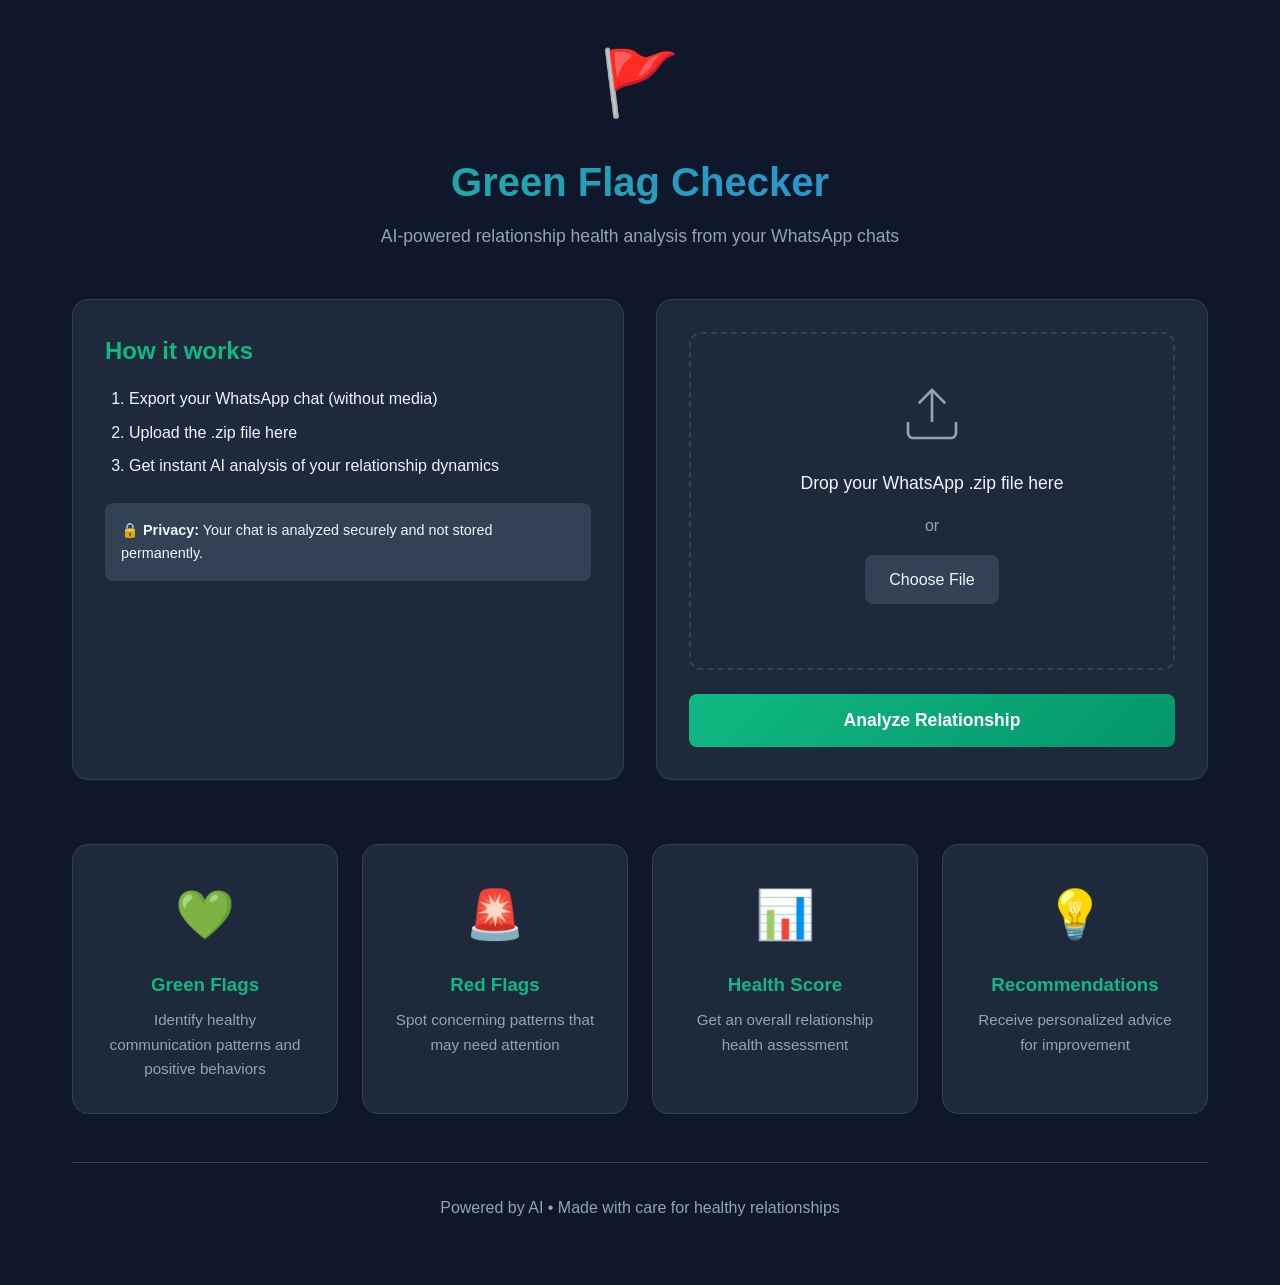
==== templates/index.html @ 1e632624 "Green Flag Checker - WhatsApp relationship analyzer with AI" ====
<!DOCTYPE html>
<html lang="en">
<head>
<script data-pexo-debug>
(function(){
  window.__PEXO_ERRORS__=[];
  window.onerror=function(m,s,l,c,e){window.__PEXO_ERRORS__.push({type:'error',msg:m,src:s,line:l,col:c});console.error('[PEXO]',m,s+':'+l);};
  window.addEventListener('unhandledrejection',function(e){window.__PEXO_ERRORS__.push({type:'promise',msg:String(e.reason)});console.error('[PEXO] Unhandled:',e.reason);});
  var _ce=console.error;console.error=function(){_ce.apply(console,arguments);window.__PEXO_ERRORS__.push({type:'console.error',msg:Array.from(arguments).join(' ')});};
})();
</script>
    <meta charset="UTF-8">
    <meta name="viewport" content="width=device-width, initial-scale=1.0">
    <title>Green Flag Checker - Analyze Your Relationship</title>
    <link rel="stylesheet" href="/static/style.css">
</head>
<body>
    <div class="container">
        <header>
            <div class="logo">🚩</div>
            <h1>Green Flag Checker</h1>
            <p class="tagline">AI-powered relationship health analysis from your WhatsApp chats</p>
        </header>

        <main>
            <div class="upload-section">
                <div class="instructions">
                    <h2>How it works</h2>
                    <ol>
                        <li>Export your WhatsApp chat (without media)</li>
                        <li>Upload the .zip file here</li>
                        <li>Get instant AI analysis of your relationship dynamics</li>
                    </ol>
                    <div class="privacy-note">
                        <strong>🔒 Privacy:</strong> Your chat is analyzed securely and not stored permanently.
                    </div>
                </div>

                <div class="upload-box">
                    <form id="uploadForm" enctype="multipart/form-data">
                        <div class="drop-zone" id="dropZone">
                            <svg class="upload-icon" viewBox="0 0 24 24" fill="none" stroke="currentColor">
                                <path d="M21 15v4a2 2 0 0 1-2 2H5a2 2 0 0 1-2-2v-4"></path>
                                <polyline points="17 8 12 3 7 8"></polyline>
                                <line x1="12" y1="3" x2="12" y2="15"></line>
                            </svg>
                            <p class="drop-text">Drop your WhatsApp .zip file here</p>
                            <p class="or-text">or</p>
                            <label for="fileInput" class="file-label">Choose File</label>
                            <input type="file" id="fileInput" name="file" accept=".zip" required>
                            <p class="file-name" id="fileName"></p>
                        </div>
                        <button type="submit" class="analyze-btn" id="analyzeBtn">
                            <span class="btn-text">Analyze Relationship</span>
                            <span class="btn-loader" style="display: none;">Analyzing...</span>
                        </button>
                    </form>
                    <div class="error-message" id="errorMessage"></div>
                </div>
            </div>

            <div class="features">
                <div class="feature">
                    <div class="feature-icon">💚</div>
                    <h3>Green Flags</h3>
                    <p>Identify healthy communication patterns and positive behaviors</p>
                </div>
                <div class="feature">
                    <div class="feature-icon">🚨</div>
                    <h3>Red Flags</h3>
                    <p>Spot concerning patterns that may need attention</p>
                </div>
                <div class="feature">
                    <div class="feature-icon">📊</div>
                    <h3>Health Score</h3>
                    <p>Get an overall relationship health assessment</p>
                </div>
                <div class="feature">
                    <div class="feature-icon">💡</div>
                    <h3>Recommendations</h3>
                    <p>Receive personalized advice for improvement</p>
                </div>
            </div>
        </main>

        <footer>
            <p>Powered by AI • Made with care for healthy relationships</p>
        </footer>
    </div>

    <script src="/static/script.js"></script>
</body>
</html>
---- static/style.css ----
* {
    margin: 0;
    padding: 0;
    box-sizing: border-box;
}

:root {
    --primary: #10b981;
    --primary-dark: #059669;
    --danger: #ef4444;
    --warning: #f59e0b;
    --bg: #0f172a;
    --bg-light: #1e293b;
    --bg-lighter: #334155;
    --text: #f1f5f9;
    --text-dim: #94a3b8;
    --border: #334155;
}

body {
    font-family: -apple-system, BlinkMacSystemFont, 'Segoe UI', Roboto, Oxygen, Ubuntu, Cantarell, sans-serif;
    background: var(--bg);
    color: var(--text);
    line-height: 1.6;
    min-height: 100vh;
}

.container {
    max-width: 1200px;
    margin: 0 auto;
    padding: 2rem;
}

header {
    text-align: center;
    margin-bottom: 3rem;
}

.logo {
    font-size: 4rem;
    margin-bottom: 1rem;
}

h1 {
    font-size: 2.5rem;
    margin-bottom: 0.5rem;
    background: linear-gradient(135deg, var(--primary), #3b82f6);
    -webkit-background-clip: text;
    -webkit-text-fill-color: transparent;
    background-clip: text;
}

.tagline {
    color: var(--text-dim);
    font-size: 1.1rem;
}

.back-link {
    display: inline-block;
    margin-top: 1rem;
    color: var(--primary);
    text-decoration: none;
    font-size: 0.95rem;
}

.back-link:hover {
    text-decoration: underline;
}

.upload-section {
    display: grid;
    grid-template-columns: 1fr 1fr;
    gap: 2rem;
    margin-bottom: 4rem;
}

.instructions {
    background: var(--bg-light);
    padding: 2rem;
    border-radius: 1rem;
    border: 1px solid var(--border);
}

.instructions h2 {
    margin-bottom: 1rem;
    color: var(--primary);
}

.instructions ol {
    margin-left: 1.5rem;
    margin-bottom: 1.5rem;
}

.instructions li {
    margin-bottom: 0.5rem;
}

.privacy-note {
    background: var(--bg-lighter);
    padding: 1rem;
    border-radius: 0.5rem;
    font-size: 0.9rem;
}

.upload-box {
    background: var(--bg-light);
    padding: 2rem;
    border-radius: 1rem;
    border: 1px solid var(--border);
}

.drop-zone {
    border: 2px dashed var(--border);
    border-radius: 0.75rem;
    padding: 3rem 2rem;
    text-align: center;
    transition: all 0.3s;
    margin-bottom: 1.5rem;
}

.drop-zone.drag-over {
    border-color: var(--primary);
    background: rgba(16, 185, 129, 0.1);
}

.upload-icon {
    width: 64px;
    height: 64px;
    margin: 0 auto 1rem;
    color: var(--text-dim);
}

.drop-text {
    font-size: 1.1rem;
    margin-bottom: 0.5rem;
}

.or-text {
    color: var(--text-dim);
    margin: 1rem 0;
}

.file-label {
    display: inline-block;
    padding: 0.75rem 1.5rem;
    background: var(--bg-lighter);
    border-radius: 0.5rem;
    cursor: pointer;
    transition: background 0.3s;
}

.file-label:hover {
    background: var(--border);
}

#fileInput {
    display: none;
}

.file-name {
    margin-top: 1rem;
    color: var(--primary);
    font-weight: 500;
}

.analyze-btn {
    width: 100%;
    padding: 1rem;
    background: linear-gradient(135deg, var(--primary), var(--primary-dark));
    color: white;
    border: none;
    border-radius: 0.5rem;
    font-size: 1.1rem;
    font-weight: 600;
    cursor: pointer;
    transition: transform 0.2s;
}

.analyze-btn:hover:not(:disabled) {
    transform: translateY(-2px);
}

.analyze-btn:disabled {
    opacity: 0.6;
    cursor: not-allowed;
}

.error-message {
    margin-top: 1rem;
    padding: 1rem;
    background: rgba(239, 68, 68, 0.1);
    border: 1px solid var(--danger);
    border-radius: 0.5rem;
    color: var(--danger);
    display: none;
}

.error-message.show {
    display: block;
}

.features {
    display: grid;
    grid-template-columns: repeat(auto-fit, minmax(250px, 1fr));
    gap: 1.5rem;
    margin-bottom: 3rem;
}

.feature {
    background: var(--bg-light);
    padding: 2rem;
    border-radius: 1rem;
    border: 1px solid var(--border);
    text-align: center;
}

.feature-icon {
    font-size: 3rem;
    margin-bottom: 1rem;
}

.feature h3 {
    margin-bottom: 0.5rem;
    color: var(--primary);
}

.feature p {
    color: var(--text-dim);
    font-size: 0.95rem;
}

footer {
    text-align: center;
    padding: 2rem 0;
    color: var(--text-dim);
    border-top: 1px solid var(--border);
}

/* Results Page */
.results-page {
    max-width: 900px;
    margin: 0 auto;
}

.verdict-card {
    background: var(--bg-light);
    padding: 3rem;
    border-radius: 1rem;
    text-align: center;
    margin-bottom: 3rem;
    border: 2px solid;
}

.verdict-healthy {
    border-color: var(--primary);
}

.verdict-concerning {
    border-color: var(--warning);
}

.verdict-toxic {
    border-color: var(--danger);
}

.verdict-icon {
    font-size: 4rem;
    margin-bottom: 1rem;
}

.verdict-title {
    font-size: 2rem;
    margin-bottom: 1.5rem;
}

.health-score {
    margin: 2rem 0;
}

.score-circle {
    display: inline-block;
    width: 120px;
    height: 120px;
    border-radius: 50%;
    background: var(--bg-lighter);
    display: flex;
    align-items: center;
    justify-content: center;
    font-size: 2.5rem;
    font-weight: bold;
    border: 4px solid var(--primary);
}

.score-number {
    color: var(--primary);
}

.score-label {
    font-size: 1.2rem;
    color: var(--text-dim);
}

.verdict-summary {
    font-size: 1.1rem;
    line-height: 1.8;
    margin-bottom: 1.5rem;
}

.meta-info {
    display: flex;
    gap: 2rem;
    justify-content: center;
    color: var(--text-dim);
    font-size: 0.95rem;
}

.flags-section {
    margin-bottom: 3rem;
}

.section-title {
    font-size: 1.8rem;
    margin-bottom: 1.5rem;
}

.flags-grid {
    display: grid;
    gap: 1.5rem;
}

.flag-card {
    background: var(--bg-light);
    padding: 1.5rem;
    border-radius: 0.75rem;
    border-left: 4px solid;
}

.green-flag {
    border-left-color: var(--primary);
}

.red-flag {
    border-left-color: var(--danger);
}

.flag-title {
    font-size: 1.2rem;
    margin-bottom: 0.75rem;
}

.flag-description {
    color: var(--text-dim);
    margin-bottom: 1rem;
}

.flag-examples {
    background: var(--bg);
    padding: 1rem;
    border-radius: 0.5rem;
    font-size: 0.9rem;
}

.flag-examples ul {
    margin-top: 0.5rem;
    margin-left: 1.5rem;
}

.flag-examples li {
    margin-bottom: 0.25rem;
    color: var(--text-dim);
}

.recommendations-section {
    background: var(--bg-light);
    padding: 2rem;
    border-radius: 1rem;
    margin-bottom: 3rem;
}

.recommendations-list {
    display: grid;
    gap: 1rem;
}

.recommendation-item {
    display: flex;
    gap: 1rem;
    align-items: flex-start;
}

.rec-bullet {
    color: var(--primary);
    font-size: 1.5rem;
    flex-shrink: 0;
}

.share-section {
    background: var(--bg-light);
    padding: 2rem;
    border-radius: 1rem;
    text-align: center;
}

.share-label {
    margin-bottom: 1rem;
    color: var(--text-dim);
}

.share-url {
    display: flex;
    gap: 1rem;
    max-width: 600px;
    margin: 0 auto;
}

#shareUrl {
    flex: 1;
    padding: 0.75rem;
    background: var(--bg);
    border: 1px solid var(--border);
    border-radius: 0.5rem;
    color: var(--text);
    font-family: monospace;
}

.copy-btn {
    padding: 0.75rem 1.5rem;
    background: var(--primary);
    color: white;
    border: none;
    border-radius: 0.5rem;
    cursor: pointer;
    font-weight: 600;
}

.copy-btn:hover {
    background: var(--primary-dark);
}

@media (max-width: 768px) {
    .upload-section {
        grid-template-columns: 1fr;
    }
    
    .container {
        padding: 1rem;
    }
    
    h1 {
        font-size: 2rem;
    }
    
    .share-url {
        flex-direction: column;
    }
}
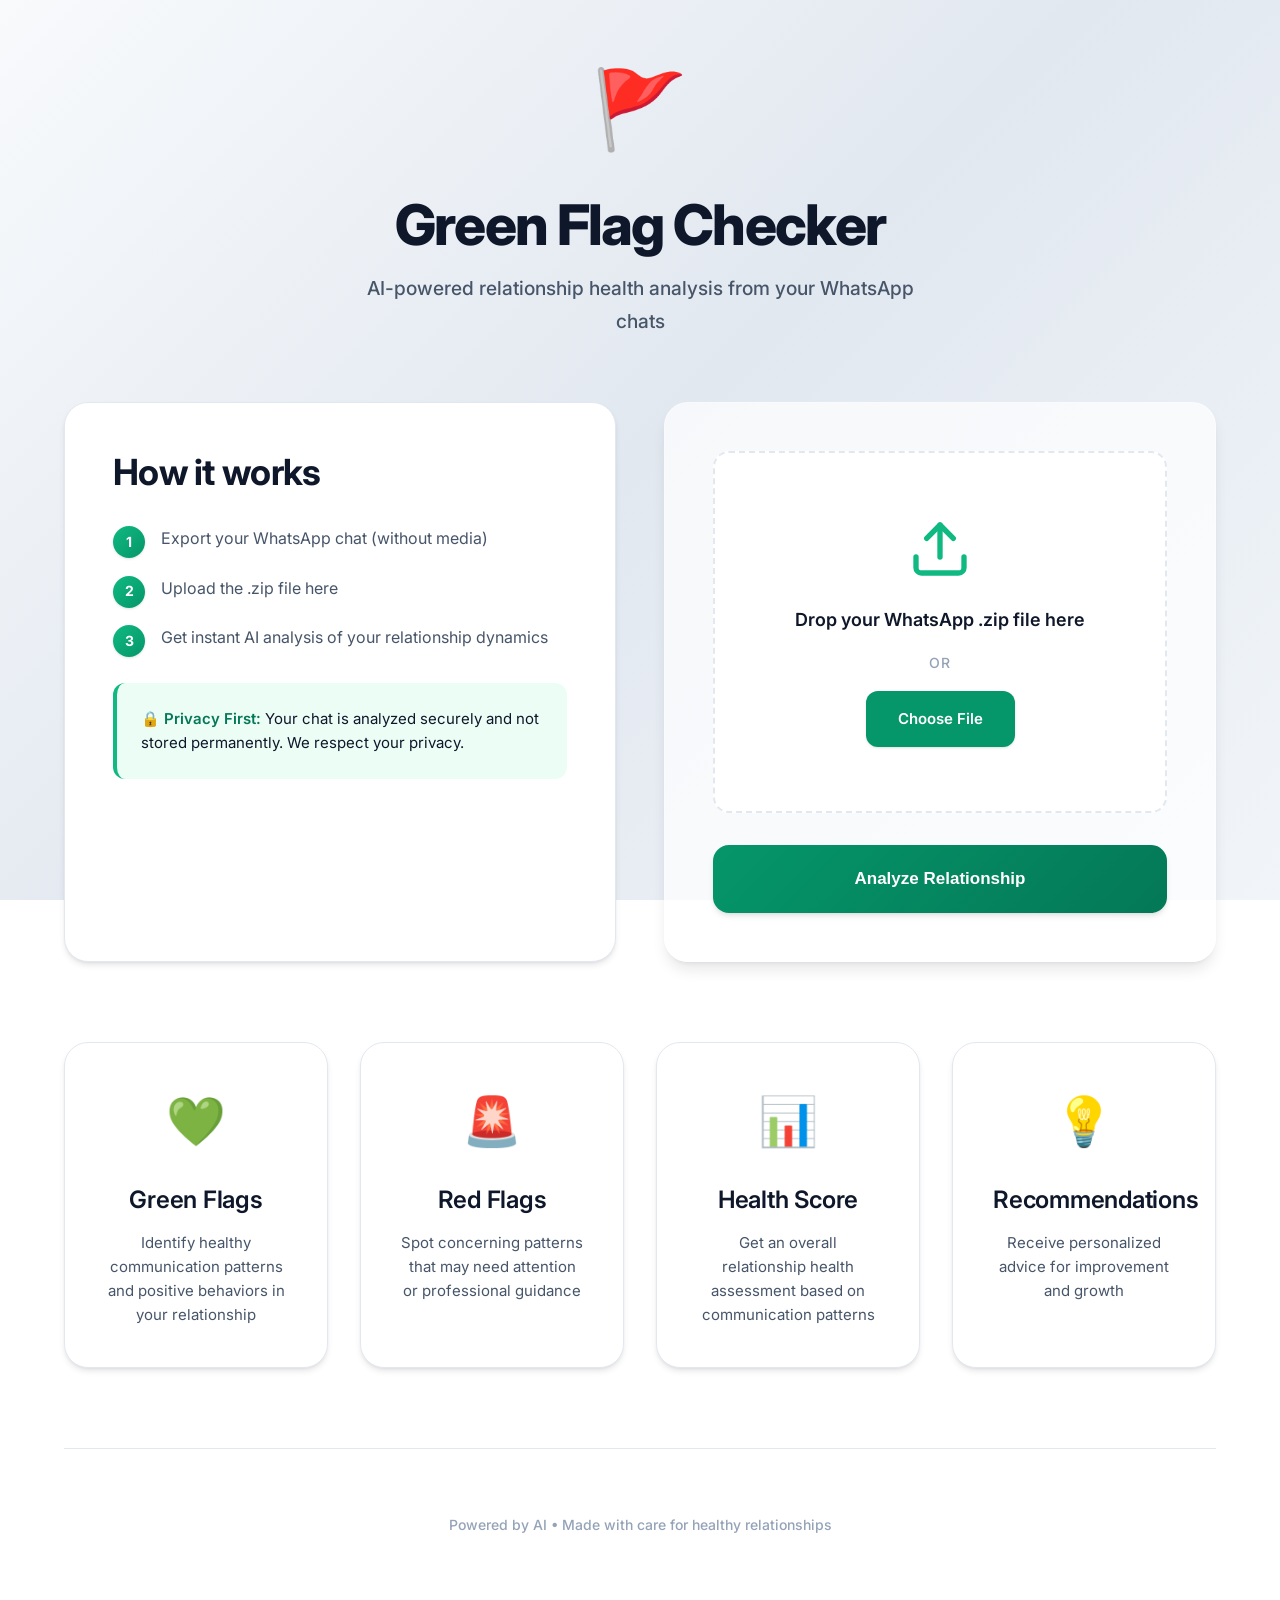
==== commit e16c7131: "Apply professional design system: Inter typography, 60-30-10 color rule, glassmorphism, animations, " ====
--- a/templates/index.html
+++ b/templates/index.html
@@ -11,13 +11,17 @@
 </script>
     <meta charset="UTF-8">
     <meta name="viewport" content="width=device-width, initial-scale=1.0">
-    <title>Green Flag Checker - Analyze Your Relationship</title>
+    <meta name="description" content="AI-powered relationship health analysis from your WhatsApp chats. Get instant insights into green flags, red flags, and personalized recommendations.">
+    <meta name="theme-color" content="#10b981">
+    <title>Green Flag Checker - Analyze Your Relationship Health</title>
     <link rel="stylesheet" href="/static/style.css">
+    <link rel="preconnect" href="https://fonts.googleapis.com">
+    <link rel="preconnect" href="https://fonts.gstatic.com" crossorigin>
 </head>
 <body>
     <div class="container">
         <header>
-            <div class="logo">🚩</div>
+            <div class="logo" role="img" aria-label="Flag emoji">🚩</div>
             <h1>Green Flag Checker</h1>
             <p class="tagline">AI-powered relationship health analysis from your WhatsApp chats</p>
         </header>
@@ -32,14 +36,14 @@
                         <li>Get instant AI analysis of your relationship dynamics</li>
                     </ol>
                     <div class="privacy-note">
-                        <strong>🔒 Privacy:</strong> Your chat is analyzed securely and not stored permanently.
+                        <strong>🔒 Privacy First:</strong> Your chat is analyzed securely and not stored permanently. We respect your privacy.
                     </div>
                 </div>
 
                 <div class="upload-box">
                     <form id="uploadForm" enctype="multipart/form-data">
-                        <div class="drop-zone" id="dropZone">
-                            <svg class="upload-icon" viewBox="0 0 24 24" fill="none" stroke="currentColor">
+                        <div class="drop-zone" id="dropZone" role="button" tabindex="0" aria-label="Drop zone for file upload">
+                            <svg class="upload-icon" viewBox="0 0 24 24" fill="none" stroke="currentColor" stroke-width="2" stroke-linecap="round" stroke-linejoin="round" aria-hidden="true">
                                 <path d="M21 15v4a2 2 0 0 1-2 2H5a2 2 0 0 1-2-2v-4"></path>
                                 <polyline points="17 8 12 3 7 8"></polyline>
                                 <line x1="12" y1="3" x2="12" y2="15"></line>
@@ -47,38 +51,41 @@
                             <p class="drop-text">Drop your WhatsApp .zip file here</p>
                             <p class="or-text">or</p>
                             <label for="fileInput" class="file-label">Choose File</label>
-                            <input type="file" id="fileInput" name="file" accept=".zip" required>
-                            <p class="file-name" id="fileName"></p>
+                            <input type="file" id="fileInput" name="file" accept=".zip" required aria-required="true">
+                            <p class="file-name" id="fileName" role="status" aria-live="polite"></p>
                         </div>
-                        <button type="submit" class="analyze-btn" id="analyzeBtn">
+                        <button type="submit" class="analyze-btn" id="analyzeBtn" aria-label="Analyze relationship">
                             <span class="btn-text">Analyze Relationship</span>
-                            <span class="btn-loader" style="display: none;">Analyzing...</span>
+                            <span class="btn-loader" style="display: none;" aria-live="polite">
+                                <div class="spinner" role="status" aria-label="Loading"></div>
+                                Analyzing...
+                            </span>
                         </button>
                     </form>
-                    <div class="error-message" id="errorMessage"></div>
+                    <div class="error-message" id="errorMessage" role="alert" aria-live="assertive"></div>
                 </div>
             </div>
 
             <div class="features">
                 <div class="feature">
-                    <div class="feature-icon">💚</div>
+                    <div class="feature-icon" role="img" aria-label="Green heart">💚</div>
                     <h3>Green Flags</h3>
-                    <p>Identify healthy communication patterns and positive behaviors</p>
+                    <p>Identify healthy communication patterns and positive behaviors in your relationship</p>
                 </div>
                 <div class="feature">
-                    <div class="feature-icon">🚨</div>
+                    <div class="feature-icon" role="img" aria-label="Warning sign">🚨</div>
                     <h3>Red Flags</h3>
-                    <p>Spot concerning patterns that may need attention</p>
+                    <p>Spot concerning patterns that may need attention or professional guidance</p>
                 </div>
                 <div class="feature">
-                    <div class="feature-icon">📊</div>
+                    <div class="feature-icon" role="img" aria-label="Chart">📊</div>
                     <h3>Health Score</h3>
-                    <p>Get an overall relationship health assessment</p>
+                    <p>Get an overall relationship health assessment based on communication patterns</p>
                 </div>
                 <div class="feature">
-                    <div class="feature-icon">💡</div>
+                    <div class="feature-icon" role="img" aria-label="Light bulb">💡</div>
                     <h3>Recommendations</h3>
-                    <p>Receive personalized advice for improvement</p>
+                    <p>Receive personalized advice for improvement and growth</p>
                 </div>
             </div>
         </main>
--- a/static/style.css
+++ b/static/style.css
@@ -1,156 +1,491 @@
-* {
+/* ━━━━━━━━━━━━━━━━━━━━━━━━━━━━━━━━━━━━━━━━━━━━━━━━━━━━━━━━━━━━━━━━━━━━━━━━━━━━━━
+   GREEN FLAG CHECKER - PROFESSIONAL DESIGN SYSTEM
+   Typography: Inter (Google Fonts) - Modern sans-serif for digital interfaces
+   Style: Modern minimalist with glassmorphism accents
+   Color: Green primary (trust/growth), Red accent (warnings), Neutral base
+   ━━━━━━━━━━━━━━━━━━━━━━━━━━━━━━━━━━━━━━━━━━━━━━━━━━━━━━━━━━━━━━━━━━━━━━━━━━━━━━ */
+
+/* Import Inter font family with optimized weights */
+@import url('https://fonts.googleapis.com/css2?family=Inter:wght@300;400;500;600;700;800;900&display=swap');
+
+/* ━━━━━━━━━━━━━━━━━━━━━━━━━━━━━━━━━━━━━━━━━━━━━━━━━━━━━━━━━━━━━━━━━━━━━━━━━━━━━━
+   CSS RESET & BASE
+   ━━━━━━━━━━━━━━━━━━━━━━━━━━━━━━━━━━━━━━━━━━━━━━━━━━━━━━━━━━━━━━━━━━━━━━━━━━━━━━ */
+*, *::before, *::after {
     margin: 0;
     padding: 0;
     box-sizing: border-box;
 }
 
+/* ━━━━━━━━━━━━━━━━━━━━━━━━━━━━━━━━━━━━━━━━━━━━━━━━━━━━━━━━━━━━━━━━━━━━━━━━━━━━━━
+   DESIGN SYSTEM - CSS CUSTOM PROPERTIES (60-30-10 Color Rule)
+   60% Neutral, 30% Primary Green, 10% Accent Red/Amber
+   ━━━━━━━━━━━━━━━━━━━━━━━━━━━━━━━━━━━━━━━━━━━━━━━━━━━━━━━━━━━━━━━━━━━━━━━━━━━━━━ */
 :root {
-    --primary: #10b981;
-    --primary-dark: #059669;
-    --danger: #ef4444;
-    --warning: #f59e0b;
-    --bg: #0f172a;
-    --bg-light: #1e293b;
-    --bg-lighter: #334155;
-    --text: #f1f5f9;
-    --text-dim: #94a3b8;
-    --border: #334155;
+    /* Primary Colors - Green (30% of interface) */
+    --primary-50: #ecfdf5;
+    --primary-100: #d1fae5;
+    --primary-200: #a7f3d0;
+    --primary-300: #6ee7b7;
+    --primary-400: #34d399;
+    --primary-500: #10b981;
+    --primary-600: #059669;
+    --primary-700: #047857;
+    --primary-800: #065f46;
+    --primary-900: #064e3b;
+    
+    /* Danger Colors - Red (10% accent) */
+    --danger-50: #fef2f2;
+    --danger-100: #fee2e2;
+    --danger-200: #fecaca;
+    --danger-500: #ef4444;
+    --danger-600: #dc2626;
+    --danger-700: #b91c1c;
+    
+    /* Warning Colors - Amber */
+    --warning-50: #fffbeb;
+    --warning-100: #fef3c7;
+    --warning-500: #f59e0b;
+    --warning-600: #d97706;
+    
+    /* Neutral Colors (60% of interface) */
+    --neutral-50: #f8fafc;
+    --neutral-100: #f1f5f9;
+    --neutral-200: #e2e8f0;
+    --neutral-300: #cbd5e1;
+    --neutral-400: #94a3b8;
+    --neutral-500: #64748b;
+    --neutral-600: #475569;
+    --neutral-700: #334155;
+    --neutral-800: #1e293b;
+    --neutral-900: #0f172a;
+    
+    /* Semantic Colors */
+    --bg-primary: #ffffff;
+    --bg-secondary: #f8fafc;
+    --bg-tertiary: #f1f5f9;
+    --text-primary: #0f172a;
+    --text-secondary: #475569;
+    --text-tertiary: #94a3b8;
+    --border-color: #e2e8f0;
+    --border-hover: #cbd5e1;
+    
+    /* Spacing System (8px base unit) */
+    --space-1: 0.5rem;    /* 8px */
+    --space-2: 1rem;      /* 16px */
+    --space-3: 1.5rem;    /* 24px */
+    --space-4: 2rem;      /* 32px */
+    --space-5: 2.5rem;    /* 40px */
+    --space-6: 3rem;      /* 48px */
+    --space-8: 4rem;      /* 64px */
+    --space-10: 5rem;     /* 80px */
+    --space-12: 6rem;     /* 96px */
+    
+    /* Border Radius System */
+    --radius-sm: 0.5rem;   /* 8px */
+    --radius-md: 0.75rem;  /* 12px */
+    --radius-lg: 1rem;     /* 16px */
+    --radius-xl: 1.5rem;   /* 24px */
+    --radius-2xl: 2rem;    /* 32px */
+    --radius-full: 9999px;
+    
+    /* Shadow System - Elevation Hierarchy */
+    --shadow-xs: 0 1px 2px 0 rgba(15, 23, 42, 0.05);
+    --shadow-sm: 0 1px 3px 0 rgba(15, 23, 42, 0.1), 0 1px 2px -1px rgba(15, 23, 42, 0.1);
+    --shadow-md: 0 4px 6px -1px rgba(15, 23, 42, 0.1), 0 2px 4px -2px rgba(15, 23, 42, 0.1);
+    --shadow-lg: 0 10px 15px -3px rgba(15, 23, 42, 0.1), 0 4px 6px -4px rgba(15, 23, 42, 0.1);
+    --shadow-xl: 0 20px 25px -5px rgba(15, 23, 42, 0.1), 0 8px 10px -6px rgba(15, 23, 42, 0.1);
+    --shadow-2xl: 0 25px 50px -12px rgba(15, 23, 42, 0.25);
+    --shadow-inner: inset 0 2px 4px 0 rgba(15, 23, 42, 0.05);
+    
+    /* Typography */
+    --font-family: 'Inter', -apple-system, BlinkMacSystemFont, 'Segoe UI', Roboto, 'Helvetica Neue', Arial, sans-serif;
+    
+    /* Transitions - Hardware Accelerated */
+    --transition-fast: 150ms cubic-bezier(0.4, 0, 0.2, 1);
+    --transition-base: 250ms cubic-bezier(0.4, 0, 0.2, 1);
+    --transition-slow: 350ms cubic-bezier(0.4, 0, 0.2, 1);
+    --transition-bounce: 500ms cubic-bezier(0.68, -0.55, 0.265, 1.55);
+}
+
+/* Dark Mode Support */
+@media (prefers-color-scheme: dark) {
+    :root {
+        --bg-primary: #0f172a;
+        --bg-secondary: #1e293b;
+        --bg-tertiary: #334155;
+        --text-primary: #f1f5f9;
+        --text-secondary: #cbd5e1;
+        --text-tertiary: #94a3b8;
+        --border-color: #334155;
+        --border-hover: #475569;
+    }
+}
+
+/* ━━━━━━━━━━━━━━━━━━━━━━━━━━━━━━━━━━━━━━━━━━━━━━━━━━━━━━━━━━━━━━━━━━━━━━━━━━━━━━
+   BASE STYLES
+   ━━━━━━━━━━━━━━━━━━━━━━━━━━━━━━━━━━━━━━━━━━━━━━━━━━━━━━━━━━━━━━━━━━━━━━━━━━━━━━ */
+html {
+    scroll-behavior: smooth;
+    font-size: 16px;
 }
 
 body {
-    font-family: -apple-system, BlinkMacSystemFont, 'Segoe UI', Roboto, Oxygen, Ubuntu, Cantarell, sans-serif;
-    background: var(--bg);
-    color: var(--text);
+    font-family: var(--font-family);
+    background: linear-gradient(135deg, #f8fafc 0%, #e2e8f0 50%, #f1f5f9 100%);
+    background-attachment: fixed;
+    color: var(--text-primary);
     line-height: 1.6;
     min-height: 100vh;
-}
-
+    -webkit-font-smoothing: antialiased;
+    -moz-osx-font-smoothing: grayscale;
+    font-feature-settings: 'kern' 1, 'liga' 1, 'calt' 1;
+    overflow-x: hidden;
+}
+
+/* ━━━━━━━━━━━━━━━━━━━━━━━━━━━━━━━━━━━━━━━━━━━━━━━━━━━━━━━━━━━━━━━━━━━━━━━━━━━━━━
+   TYPOGRAPHY HIERARCHY - Fluid Responsive Scale
+   ━━━━━━━━━━━━━━━━━━━━━━━━━━━━━━━━━━━━━━━━━━━━━━━━━━━━━━━━━━━━━━━━━━━━━━━━━━━━━━ */
+h1 {
+    font-size: clamp(2rem, 4vw + 1rem, 3.5rem);
+    font-weight: 800;
+    line-height: 1.1;
+    letter-spacing: -0.03em;
+    color: var(--text-primary);
+    margin: 0;
+}
+
+h2 {
+    font-size: clamp(1.5rem, 3vw + 0.5rem, 2.25rem);
+    font-weight: 700;
+    line-height: 1.2;
+    letter-spacing: -0.02em;
+    color: var(--text-primary);
+    margin: 0;
+}
+
+h3 {
+    font-size: clamp(1.125rem, 2vw + 0.25rem, 1.5rem);
+    font-weight: 600;
+    line-height: 1.3;
+    letter-spacing: -0.01em;
+    color: var(--text-primary);
+    margin: 0;
+}
+
+p {
+    font-size: clamp(0.9375rem, 1vw, 1.0625rem);
+    font-weight: 400;
+    line-height: 1.7;
+    color: var(--text-secondary);
+    margin: 0;
+}
+
+/* ━━━━━━━━━━━━━━━━━━━━━━━━━━━━━━━━━━━━━━━━━━━━━━━━━━━━━━━━━━━━━━━━━━━━━━━━━━━━━━
+   LAYOUT & CONTAINER
+   ━━━━━━━━━━━━━━━━━━━━━━━━━━━━━━━━━━━━━━━━━━━━━━━━━━━━━━━━━━━━━━━━━━━━━━━━━━━━━━ */
 .container {
     max-width: 1200px;
     margin: 0 auto;
-    padding: 2rem;
-}
-
+    padding: var(--space-6) var(--space-3);
+    animation: containerFadeIn 0.8s cubic-bezier(0.4, 0, 0.2, 1);
+}
+
+@keyframes containerFadeIn {
+    from {
+        opacity: 0;
+        transform: translateY(20px);
+    }
+    to {
+        opacity: 1;
+        transform: translateY(0);
+    }
+}
+
+/* ━━━━━━━━━━━━━━━━━━━━━━━━━━━━━━━━━━━━━━━━━━━━━━━━━━━━━━━━━━━━━━━━━━━━━━━━━━━━━━
+   HEADER - Staggered Entrance Animation
+   ━━━━━━━━━━━━━━━━━━━━━━━━━━━━━━━━━━━━━━━━━━━━━━━━━━━━━━━━━━━━━━━━━━━━━━━━━━━━━━ */
 header {
     text-align: center;
-    margin-bottom: 3rem;
+    margin-bottom: var(--space-8);
 }
 
 .logo {
-    font-size: 4rem;
-    margin-bottom: 1rem;
-}
-
-h1 {
-    font-size: 2.5rem;
-    margin-bottom: 0.5rem;
-    background: linear-gradient(135deg, var(--primary), #3b82f6);
-    -webkit-background-clip: text;
-    -webkit-text-fill-color: transparent;
-    background-clip: text;
+    font-size: clamp(3rem, 6vw, 5rem);
+    margin-bottom: var(--space-3);
+    display: inline-block;
+    animation: logoEntrance 0.6s cubic-bezier(0.68, -0.55, 0.265, 1.55);
+    animation-delay: 0.1s;
+    animation-fill-mode: both;
+}
+
+@keyframes logoEntrance {
+    from {
+        opacity: 0;
+        transform: scale(0.5) rotate(-10deg);
+    }
+    to {
+        opacity: 1;
+        transform: scale(1) rotate(0deg);
+    }
+}
+
+header h1 {
+    animation: slideUpFade 0.6s ease-out;
+    animation-delay: 0.2s;
+    animation-fill-mode: both;
+    margin-bottom: var(--space-2);
 }
 
 .tagline {
-    color: var(--text-dim);
-    font-size: 1.1rem;
+    font-size: clamp(1rem, 1.5vw, 1.25rem);
+    color: var(--text-secondary);
+    font-weight: 500;
+    animation: slideUpFade 0.6s ease-out;
+    animation-delay: 0.3s;
+    animation-fill-mode: both;
+    max-width: 600px;
+    margin: 0 auto;
+}
+
+@keyframes slideUpFade {
+    from {
+        opacity: 0;
+        transform: translateY(20px);
+    }
+    to {
+        opacity: 1;
+        transform: translateY(0);
+    }
 }
 
 .back-link {
-    display: inline-block;
-    margin-top: 1rem;
-    color: var(--primary);
+    display: inline-flex;
+    align-items: center;
+    gap: var(--space-1);
+    color: var(--primary-600);
     text-decoration: none;
-    font-size: 0.95rem;
+    font-weight: 500;
+    font-size: 0.9375rem;
+    margin-top: var(--space-3);
+    padding: var(--space-1) var(--space-2);
+    border-radius: var(--radius-md);
+    transition: all var(--transition-base);
 }
 
 .back-link:hover {
-    text-decoration: underline;
-}
-
+    background: var(--primary-50);
+    color: var(--primary-700);
+    transform: translateX(-4px);
+}
+
+.back-link:focus-visible {
+    outline: 2px solid var(--primary-500);
+    outline-offset: 2px;
+}
+
+/* ━━━━━━━━━━━━━━━━━━━━━━━━━━━━━━━━━━━━━━━━━━━━━━━━━━━━━━━━━━━━━━━━━━━━━━━━━━━━━━
+   MAIN CONTENT
+   ━━━━━━━━━━━━━━━━━━━━━━━━━━━━━━━━━━━━━━━━━━━━━━━━━━━━━━━━━━━━━━━━━━━━━━━━━━━━━━ */
+main {
+    animation: slideUpFade 0.6s ease-out;
+    animation-delay: 0.4s;
+    animation-fill-mode: both;
+}
+
+/* ━━━━━━━━━━━━━━━━━━━━━━━━━━━━━━━━━━━━━━━━━━━━━━━━━━━━━━━━━━━━━━━━━━━━━━━━━━━━━━
+   UPLOAD SECTION - Two Column Layout
+   ━━━━━━━━━━━━━━━━━━━━━━━━━━━━━━━━━━━━━━━━━━━━━━━━━━━━━━━━━━━━━━━━━━━━━━━━━━━━━━ */
 .upload-section {
     display: grid;
     grid-template-columns: 1fr 1fr;
-    gap: 2rem;
-    margin-bottom: 4rem;
-}
-
+    gap: var(--space-6);
+    margin-bottom: var(--space-10);
+}
+
+@media (max-width: 768px) {
+    .upload-section {
+        grid-template-columns: 1fr;
+        gap: var(--space-4);
+    }
+}
+
+/* Instructions Card */
 .instructions {
-    background: var(--bg-light);
-    padding: 2rem;
-    border-radius: 1rem;
-    border: 1px solid var(--border);
+    background: var(--bg-primary);
+    border-radius: var(--radius-xl);
+    padding: var(--space-6);
+    box-shadow: var(--shadow-md);
+    border: 1px solid var(--border-color);
+    transition: all var(--transition-base);
+}
+
+.instructions:hover {
+    box-shadow: var(--shadow-lg);
+    transform: translateY(-2px);
 }
 
 .instructions h2 {
-    margin-bottom: 1rem;
-    color: var(--primary);
+    margin-bottom: var(--space-4);
+    color: var(--text-primary);
 }
 
 .instructions ol {
-    margin-left: 1.5rem;
-    margin-bottom: 1.5rem;
+    list-style: none;
+    counter-reset: step-counter;
+    margin-bottom: var(--space-4);
 }
 
 .instructions li {
-    margin-bottom: 0.5rem;
+    counter-increment: step-counter;
+    position: relative;
+    padding-left: var(--space-6);
+    margin-bottom: var(--space-3);
+    font-size: 1rem;
+    line-height: 1.6;
+    color: var(--text-secondary);
+}
+
+.instructions li::before {
+    content: counter(step-counter);
+    position: absolute;
+    left: 0;
+    top: 0;
+    width: 2rem;
+    height: 2rem;
+    background: linear-gradient(135deg, var(--primary-500), var(--primary-600));
+    color: white;
+    border-radius: var(--radius-full);
+    display: flex;
+    align-items: center;
+    justify-content: center;
+    font-weight: 700;
+    font-size: 0.875rem;
+    box-shadow: var(--shadow-sm);
 }
 
 .privacy-note {
-    background: var(--bg-lighter);
-    padding: 1rem;
-    border-radius: 0.5rem;
-    font-size: 0.9rem;
-}
-
+    background: var(--primary-50);
+    border-left: 4px solid var(--primary-500);
+    padding: var(--space-3);
+    border-radius: var(--radius-md);
+    font-size: 0.9375rem;
+    line-height: 1.6;
+}
+
+.privacy-note strong {
+    color: var(--primary-700);
+    font-weight: 600;
+}
+
+/* Upload Box - Glassmorphism Style */
 .upload-box {
-    background: var(--bg-light);
-    padding: 2rem;
-    border-radius: 1rem;
-    border: 1px solid var(--border);
-}
-
+    background: rgba(255, 255, 255, 0.7);
+    backdrop-filter: blur(10px);
+    -webkit-backdrop-filter: blur(10px);
+    border-radius: var(--radius-xl);
+    padding: var(--space-6);
+    box-shadow: var(--shadow-lg);
+    border: 1px solid rgba(255, 255, 255, 0.3);
+    transition: all var(--transition-base);
+}
+
+.upload-box:hover {
+    box-shadow: var(--shadow-xl);
+    transform: translateY(-2px);
+}
+
+/* Drop Zone */
 .drop-zone {
-    border: 2px dashed var(--border);
-    border-radius: 0.75rem;
-    padding: 3rem 2rem;
+    border: 2px dashed var(--border-color);
+    border-radius: var(--radius-lg);
+    padding: var(--space-8) var(--space-4);
     text-align: center;
-    transition: all 0.3s;
-    margin-bottom: 1.5rem;
+    transition: all var(--transition-base);
+    cursor: pointer;
+    background: var(--bg-primary);
+    position: relative;
+    overflow: hidden;
+}
+
+.drop-zone::before {
+    content: '';
+    position: absolute;
+    inset: 0;
+    background: linear-gradient(135deg, var(--primary-50), var(--primary-100));
+    opacity: 0;
+    transition: opacity var(--transition-base);
+}
+
+.drop-zone:hover,
+.drop-zone:focus-within {
+    border-color: var(--primary-500);
+    background: var(--primary-50);
+    transform: scale(1.01);
+}
+
+.drop-zone:hover::before {
+    opacity: 0.5;
 }
 
 .drop-zone.drag-over {
-    border-color: var(--primary);
-    background: rgba(16, 185, 129, 0.1);
+    border-color: var(--primary-600);
+    background: var(--primary-100);
+    border-style: solid;
+    box-shadow: var(--shadow-md), 0 0 0 4px var(--primary-100);
 }
 
 .upload-icon {
-    width: 64px;
-    height: 64px;
-    margin: 0 auto 1rem;
-    color: var(--text-dim);
+    width: 4rem;
+    height: 4rem;
+    color: var(--primary-500);
+    margin: 0 auto var(--space-3);
+    display: block;
+    animation: floatIcon 3s ease-in-out infinite;
+}
+
+@keyframes floatIcon {
+    0%, 100% { transform: translateY(0px); }
+    50% { transform: translateY(-10px); }
 }
 
 .drop-text {
-    font-size: 1.1rem;
-    margin-bottom: 0.5rem;
+    font-size: 1.125rem;
+    font-weight: 600;
+    color: var(--text-primary);
+    margin-bottom: var(--space-2);
 }
 
 .or-text {
-    color: var(--text-dim);
-    margin: 1rem 0;
+    font-size: 0.875rem;
+    color: var(--text-tertiary);
+    margin: var(--space-2) 0;
+    font-weight: 500;
+    text-transform: uppercase;
+    letter-spacing: 0.05em;
 }
 
 .file-label {
     display: inline-block;
-    padding: 0.75rem 1.5rem;
-    background: var(--bg-lighter);
-    border-radius: 0.5rem;
+    padding: var(--space-2) var(--space-4);
+    background: var(--primary-600);
+    color: white;
+    border-radius: var(--radius-md);
+    font-weight: 600;
+    font-size: 0.9375rem;
     cursor: pointer;
-    transition: background 0.3s;
+    transition: all var(--transition-base);
+    box-shadow: var(--shadow-sm);
 }
 
 .file-label:hover {
-    background: var(--border);
+    background: var(--primary-700);
+    transform: translateY(-2px);
+    box-shadow: var(--shadow-md);
+}
+
+.file-label:active {
+    transform: translateY(0);
 }
 
 #fileInput {
@@ -158,299 +493,766 @@
 }
 
 .file-name {
-    margin-top: 1rem;
-    color: var(--primary);
+    margin-top: var(--space-3);
+    font-size: 0.875rem;
+    color: var(--primary-700);
     font-weight: 500;
-}
-
+    display: none;
+    animation: slideUpFade 0.3s ease-out;
+}
+
+/* Analyze Button - Enhanced Micro-interactions */
 .analyze-btn {
     width: 100%;
-    padding: 1rem;
-    background: linear-gradient(135deg, var(--primary), var(--primary-dark));
+    padding: var(--space-3) var(--space-4);
+    background: linear-gradient(135deg, var(--primary-600), var(--primary-700));
     color: white;
     border: none;
-    border-radius: 0.5rem;
-    font-size: 1.1rem;
-    font-weight: 600;
+    border-radius: var(--radius-lg);
+    font-weight: 700;
+    font-size: 1.0625rem;
     cursor: pointer;
-    transition: transform 0.2s;
-}
-
-.analyze-btn:hover:not(:disabled) {
+    margin-top: var(--space-4);
+    transition: all var(--transition-base);
+    box-shadow: var(--shadow-md);
+    position: relative;
+    overflow: hidden;
+}
+
+.analyze-btn::before {
+    content: '';
+    position: absolute;
+    inset: 0;
+    background: linear-gradient(135deg, rgba(255,255,255,0.2), transparent);
+    opacity: 0;
+    transition: opacity var(--transition-base);
+}
+
+.analyze-btn:hover {
     transform: translateY(-2px);
+    box-shadow: var(--shadow-lg);
+}
+
+.analyze-btn:hover::before {
+    opacity: 1;
+}
+
+.analyze-btn:active {
+    transform: translateY(0);
 }
 
 .analyze-btn:disabled {
     opacity: 0.6;
     cursor: not-allowed;
-}
-
+    transform: none;
+}
+
+.analyze-btn:focus-visible {
+    outline: 3px solid var(--primary-300);
+    outline-offset: 2px;
+}
+
+.btn-loader {
+    display: flex;
+    align-items: center;
+    justify-content: center;
+    gap: var(--space-2);
+}
+
+/* Spinner Animation */
+.spinner {
+    width: 1.25rem;
+    height: 1.25rem;
+    border: 3px solid rgba(255, 255, 255, 0.3);
+    border-top-color: white;
+    border-radius: var(--radius-full);
+    animation: spin 0.8s linear infinite;
+}
+
+@keyframes spin {
+    to { transform: rotate(360deg); }
+}
+
+/* Error Message */
 .error-message {
-    margin-top: 1rem;
-    padding: 1rem;
-    background: rgba(239, 68, 68, 0.1);
-    border: 1px solid var(--danger);
-    border-radius: 0.5rem;
-    color: var(--danger);
+    margin-top: var(--space-3);
+    padding: var(--space-3);
+    background: var(--danger-50);
+    border-left: 4px solid var(--danger-500);
+    border-radius: var(--radius-md);
+    color: var(--danger-700);
+    font-weight: 500;
+    font-size: 0.9375rem;
     display: none;
+    animation: slideDownFade 0.3s ease-out;
 }
 
 .error-message.show {
     display: block;
 }
 
+@keyframes slideDownFade {
+    from {
+        opacity: 0;
+        transform: translateY(-10px);
+    }
+    to {
+        opacity: 1;
+        transform: translateY(0);
+    }
+}
+
+/* ━━━━━━━━━━━━━━━━━━━━━━━━━━━━━━━━━━━━━━━━━━━━━━━━━━━━━━━━━━━━━━━━━━━━━━━━━━━━━━
+   FEATURES GRID - 4 Column Responsive Layout
+   ━━━━━━━━━━━━━━━━━━━━━━━━━━━━━━━━━━━━━━━━━━━━━━━━━━━━━━━━━━━━━━━━━━━━━━━━━━━━━━ */
 .features {
     display: grid;
     grid-template-columns: repeat(auto-fit, minmax(250px, 1fr));
-    gap: 1.5rem;
-    margin-bottom: 3rem;
+    gap: var(--space-4);
+    margin-bottom: var(--space-8);
 }
 
 .feature {
-    background: var(--bg-light);
-    padding: 2rem;
-    border-radius: 1rem;
-    border: 1px solid var(--border);
+    background: var(--bg-primary);
+    border-radius: var(--radius-xl);
+    padding: var(--space-5);
     text-align: center;
+    box-shadow: var(--shadow-md);
+    border: 1px solid var(--border-color);
+    transition: all var(--transition-base);
+    animation: featureEntrance 0.6s ease-out;
+    animation-fill-mode: both;
+}
+
+.feature:nth-child(1) { animation-delay: 0.5s; }
+.feature:nth-child(2) { animation-delay: 0.6s; }
+.feature:nth-child(3) { animation-delay: 0.7s; }
+.feature:nth-child(4) { animation-delay: 0.8s; }
+
+@keyframes featureEntrance {
+    from {
+        opacity: 0;
+        transform: translateY(30px) scale(0.95);
+    }
+    to {
+        opacity: 1;
+        transform: translateY(0) scale(1);
+    }
+}
+
+.feature:hover {
+    transform: translateY(-8px);
+    box-shadow: var(--shadow-xl);
+    border-color: var(--primary-200);
 }
 
 .feature-icon {
     font-size: 3rem;
-    margin-bottom: 1rem;
+    margin-bottom: var(--space-3);
+    display: block;
+    animation: iconPulse 2s ease-in-out infinite;
+}
+
+@keyframes iconPulse {
+    0%, 100% { transform: scale(1); }
+    50% { transform: scale(1.1); }
 }
 
 .feature h3 {
-    margin-bottom: 0.5rem;
-    color: var(--primary);
+    margin-bottom: var(--space-2);
+    color: var(--text-primary);
 }
 
 .feature p {
-    color: var(--text-dim);
-    font-size: 0.95rem;
-}
-
-footer {
-    text-align: center;
-    padding: 2rem 0;
-    color: var(--text-dim);
-    border-top: 1px solid var(--border);
-}
-
-/* Results Page */
+    font-size: 0.9375rem;
+    line-height: 1.6;
+    color: var(--text-secondary);
+}
+
+/* ━━━━━━━━━━━━━━━━━━━━━━━━━━━━━━━━━━━━━━━━━━━━━━━━━━━━━━━━━━━━━━━━━━━━━━━━━━━━━━
+   RESULTS PAGE - Verdict Card
+   ━━━━━━━━━━━━━━━━━━━━━━━━━━━━━━━━━━━━━━━━━━━━━━━━━━━━━━━━━━━━━━━━━━━━━━━━━━━━━━ */
 .results-page {
     max-width: 900px;
     margin: 0 auto;
 }
 
 .verdict-card {
-    background: var(--bg-light);
-    padding: 3rem;
-    border-radius: 1rem;
+    background: var(--bg-primary);
+    border-radius: var(--radius-2xl);
+    padding: var(--space-8);
     text-align: center;
-    margin-bottom: 3rem;
-    border: 2px solid;
-}
-
-.verdict-healthy {
-    border-color: var(--primary);
-}
-
-.verdict-concerning {
-    border-color: var(--warning);
-}
-
-.verdict-toxic {
-    border-color: var(--danger);
+    box-shadow: var(--shadow-2xl);
+    margin-bottom: var(--space-8);
+    border: 2px solid var(--border-color);
+    position: relative;
+    overflow: hidden;
+    animation: verdictEntrance 0.8s cubic-bezier(0.68, -0.55, 0.265, 1.55);
+}
+
+@keyframes verdictEntrance {
+    from {
+        opacity: 0;
+        transform: scale(0.9) translateY(30px);
+    }
+    to {
+        opacity: 1;
+        transform: scale(1) translateY(0);
+    }
+}
+
+.verdict-card::before {
+    content: '';
+    position: absolute;
+    top: 0;
+    left: 0;
+    right: 0;
+    height: 6px;
+    background: linear-gradient(90deg, var(--primary-500), var(--primary-600));
+}
+
+.verdict-card.verdict-healthy::before {
+    background: linear-gradient(90deg, var(--primary-500), var(--primary-600));
+}
+
+.verdict-card.verdict-concerning::before {
+    background: linear-gradient(90deg, var(--warning-500), var(--warning-600));
+}
+
+.verdict-card.verdict-unhealthy::before {
+    background: linear-gradient(90deg, var(--danger-500), var(--danger-600));
 }
 
 .verdict-icon {
-    font-size: 4rem;
-    margin-bottom: 1rem;
+    font-size: 5rem;
+    margin-bottom: var(--space-3);
+    display: block;
+    animation: iconBounce 1s ease-out;
+    animation-delay: 0.3s;
+    animation-fill-mode: both;
+}
+
+@keyframes iconBounce {
+    0% { transform: scale(0); }
+    50% { transform: scale(1.2); }
+    100% { transform: scale(1); }
 }
 
 .verdict-title {
-    font-size: 2rem;
-    margin-bottom: 1.5rem;
+    margin-bottom: var(--space-4);
+    animation: slideUpFade 0.6s ease-out;
+    animation-delay: 0.4s;
+    animation-fill-mode: both;
 }
 
 .health-score {
-    margin: 2rem 0;
+    margin: var(--space-6) 0;
+    animation: slideUpFade 0.6s ease-out;
+    animation-delay: 0.5s;
+    animation-fill-mode: both;
 }
 
 .score-circle {
-    display: inline-block;
-    width: 120px;
-    height: 120px;
-    border-radius: 50%;
-    background: var(--bg-lighter);
+    width: 150px;
+    height: 150px;
+    border-radius: var(--radius-full);
+    background: linear-gradient(135deg, var(--primary-50), var(--primary-100));
+    border: 6px solid var(--primary-500);
+    display: inline-flex;
+    flex-direction: column;
+    align-items: center;
+    justify-content: center;
+    box-shadow: var(--shadow-lg);
+    position: relative;
+}
+
+.score-number {
+    font-size: 3rem;
+    font-weight: 900;
+    color: var(--primary-700);
+    line-height: 1;
+    letter-spacing: -0.02em;
+}
+
+.score-label {
+    font-size: 1.25rem;
+    font-weight: 600;
+    color: var(--primary-600);
+}
+
+.verdict-summary {
+    font-size: 1.125rem;
+    line-height: 1.7;
+    color: var(--text-secondary);
+    max-width: 700px;
+    margin: 0 auto var(--space-6);
+    animation: slideUpFade 0.6s ease-out;
+    animation-delay: 0.6s;
+    animation-fill-mode: both;
+}
+
+.meta-info {
+    display: flex;
+    justify-content: center;
+    gap: var(--space-4);
+    flex-wrap: wrap;
+    font-size: 0.9375rem;
+    color: var(--text-tertiary);
+    font-weight: 500;
+    animation: slideUpFade 0.6s ease-out;
+    animation-delay: 0.7s;
+    animation-fill-mode: both;
+}
+
+.meta-info span {
     display: flex;
     align-items: center;
-    justify-content: center;
-    font-size: 2.5rem;
-    font-weight: bold;
-    border: 4px solid var(--primary);
-}
-
-.score-number {
-    color: var(--primary);
-}
-
-.score-label {
-    font-size: 1.2rem;
-    color: var(--text-dim);
-}
-
-.verdict-summary {
-    font-size: 1.1rem;
-    line-height: 1.8;
-    margin-bottom: 1.5rem;
-}
-
-.meta-info {
+    gap: var(--space-1);
+}
+
+/* ━━━━━━━━━━━━━━━━━━━━━━━━━━━━━━━━━━━━━━━━━━━━━━━━━━━━━━━━━━━━━━━━━━━━━━━━━━━━━━
+   FLAGS SECTIONS - Green & Red Flags
+   ━━━━━━━━━━━━━━━━━━━━━━━━━━━━━━━━━━━━━━━━━━━━━━━━━━━━━━━━━━━━━━━━━━━━━━━━━━━━━━ */
+.flags-section {
+    background: var(--bg-primary);
+    border-radius: var(--radius-xl);
+    padding: var(--space-6);
+    margin-bottom: var(--space-6);
+    box-shadow: var(--shadow-md);
+    border: 1px solid var(--border-color);
+    animation: slideUpFade 0.6s ease-out;
+    animation-fill-mode: both;
+}
+
+.green-section {
+    border-left: 4px solid var(--primary-500);
+    animation-delay: 0.8s;
+}
+
+.red-section {
+    border-left: 4px solid var(--danger-500);
+    animation-delay: 0.9s;
+}
+
+.section-title {
+    margin-bottom: var(--space-4);
     display: flex;
-    gap: 2rem;
-    justify-content: center;
-    color: var(--text-dim);
-    font-size: 0.95rem;
-}
-
-.flags-section {
-    margin-bottom: 3rem;
-}
-
-.section-title {
-    font-size: 1.8rem;
-    margin-bottom: 1.5rem;
+    align-items: center;
+    gap: var(--space-2);
 }
 
 .flags-grid {
     display: grid;
-    gap: 1.5rem;
-}
-
-.flag-card {
-    background: var(--bg-light);
-    padding: 1.5rem;
-    border-radius: 0.75rem;
-    border-left: 4px solid;
-}
-
-.green-flag {
-    border-left-color: var(--primary);
-}
-
-.red-flag {
-    border-left-color: var(--danger);
+    gap: var(--space-3);
+}
+
+.flag-item {
+    background: var(--bg-secondary);
+    border-radius: var(--radius-lg);
+    padding: var(--space-4);
+    border: 1px solid var(--border-color);
+    transition: all var(--transition-base);
+    position: relative;
+    overflow: hidden;
+}
+
+.flag-item::before {
+    content: '';
+    position: absolute;
+    left: 0;
+    top: 0;
+    bottom: 0;
+    width: 4px;
+    background: var(--primary-500);
+    transform: scaleY(0);
+    transition: transform var(--transition-base);
+}
+
+.red-section .flag-item::before {
+    background: var(--danger-500);
+}
+
+.flag-item:hover {
+    transform: translateX(8px);
+    box-shadow: var(--shadow-md);
+    border-color: var(--border-hover);
+}
+
+.flag-item:hover::before {
+    transform: scaleY(1);
+}
+
+.flag-header {
+    display: flex;
+    align-items: flex-start;
+    gap: var(--space-3);
+    margin-bottom: var(--space-2);
+}
+
+.flag-icon {
+    font-size: 1.5rem;
+    flex-shrink: 0;
+}
+
+.flag-content {
+    flex: 1;
 }
 
 .flag-title {
-    font-size: 1.2rem;
-    margin-bottom: 0.75rem;
+    font-weight: 600;
+    color: var(--text-primary);
+    margin-bottom: var(--space-1);
+    font-size: 1.0625rem;
 }
 
 .flag-description {
-    color: var(--text-dim);
-    margin-bottom: 1rem;
-}
-
-.flag-examples {
-    background: var(--bg);
-    padding: 1rem;
-    border-radius: 0.5rem;
-    font-size: 0.9rem;
-}
-
-.flag-examples ul {
-    margin-top: 0.5rem;
-    margin-left: 1.5rem;
-}
-
-.flag-examples li {
-    margin-bottom: 0.25rem;
-    color: var(--text-dim);
-}
-
+    color: var(--text-secondary);
+    line-height: 1.6;
+    font-size: 0.9375rem;
+}
+
+.flag-severity {
+    display: inline-block;
+    padding: 0.25rem 0.75rem;
+    border-radius: var(--radius-full);
+    font-size: 0.75rem;
+    font-weight: 600;
+    text-transform: uppercase;
+    letter-spacing: 0.05em;
+    margin-top: var(--space-2);
+}
+
+.severity-low {
+    background: var(--warning-100);
+    color: var(--warning-600);
+}
+
+.severity-medium {
+    background: var(--warning-100);
+    color: var(--warning-600);
+}
+
+.severity-high {
+    background: var(--danger-100);
+    color: var(--danger-600);
+}
+
+.severity-critical {
+    background: var(--danger-200);
+    color: var(--danger-700);
+}
+
+/* ━━━━━━━━━━━━━━━━━━━━━━━━━━━━━━━━━━━━━━━━━━━━━━━━━━━━━━━━━━━━━━━━━━━━━━━━━━━━━━
+   RECOMMENDATIONS SECTION
+   ━━━━━━━━━━━━━━━━━━━━━━━━━━━━━━━━━━━━━━━━━━━━━━━━━━━━━━━━━━━━━━━━━━━━━━━━━━━━━━ */
 .recommendations-section {
-    background: var(--bg-light);
-    padding: 2rem;
-    border-radius: 1rem;
-    margin-bottom: 3rem;
+    background: linear-gradient(135deg, var(--primary-50), var(--primary-100));
+    border-radius: var(--radius-xl);
+    padding: var(--space-6);
+    margin-bottom: var(--space-6);
+    box-shadow: var(--shadow-md);
+    border: 1px solid var(--primary-200);
+    animation: slideUpFade 0.6s ease-out;
+    animation-delay: 1s;
+    animation-fill-mode: both;
 }
 
 .recommendations-list {
     display: grid;
-    gap: 1rem;
+    gap: var(--space-3);
 }
 
 .recommendation-item {
     display: flex;
-    gap: 1rem;
     align-items: flex-start;
+    gap: var(--space-3);
+    background: var(--bg-primary);
+    padding: var(--space-4);
+    border-radius: var(--radius-lg);
+    box-shadow: var(--shadow-sm);
+    transition: all var(--transition-base);
+}
+
+.recommendation-item:hover {
+    transform: translateX(8px);
+    box-shadow: var(--shadow-md);
 }
 
 .rec-bullet {
-    color: var(--primary);
-    font-size: 1.5rem;
+    color: var(--primary-600);
+    font-weight: 700;
+    font-size: 1.25rem;
     flex-shrink: 0;
 }
 
+.recommendation-item p {
+    color: var(--text-secondary);
+    line-height: 1.7;
+    font-size: 1rem;
+}
+
+/* ━━━━━━━━━━━━━━━━━━━━━━━━━━━━━━━━━━━━━━━━━━━━━━━━━━━━━━━━━━━━━━━━━━━━━━━━━━━━━━
+   SHARE SECTION
+   ━━━━━━━━━━━━━━━━━━━━━━━━━━━━━━━━━━━━━━━━━━━━━━━━━━━━━━━━━━━━━━━━━━━━━━━━━━━━━━ */
 .share-section {
-    background: var(--bg-light);
-    padding: 2rem;
-    border-radius: 1rem;
-    text-align: center;
+    background: var(--bg-primary);
+    border-radius: var(--radius-xl);
+    padding: var(--space-6);
+    box-shadow: var(--shadow-md);
+    border: 1px solid var(--border-color);
+    animation: slideUpFade 0.6s ease-out;
+    animation-delay: 1.1s;
+    animation-fill-mode: both;
 }
 
 .share-label {
-    margin-bottom: 1rem;
-    color: var(--text-dim);
+    font-weight: 600;
+    color: var(--text-primary);
+    margin-bottom: var(--space-3);
+    font-size: 1.0625rem;
 }
 
 .share-url {
     display: flex;
-    gap: 1rem;
-    max-width: 600px;
-    margin: 0 auto;
-}
-
-#shareUrl {
+    gap: var(--space-2);
+}
+
+.share-url input {
     flex: 1;
-    padding: 0.75rem;
-    background: var(--bg);
-    border: 1px solid var(--border);
-    border-radius: 0.5rem;
-    color: var(--text);
-    font-family: monospace;
+    padding: var(--space-3);
+    border: 2px solid var(--border-color);
+    border-radius: var(--radius-md);
+    font-family: var(--font-family);
+    font-size: 0.9375rem;
+    color: var(--text-secondary);
+    background: var(--bg-secondary);
+    transition: all var(--transition-base);
+}
+
+.share-url input:focus {
+    outline: none;
+    border-color: var(--primary-500);
+    background: var(--bg-primary);
+    box-shadow: 0 0 0 3px var(--primary-100);
 }
 
 .copy-btn {
-    padding: 0.75rem 1.5rem;
-    background: var(--primary);
+    padding: var(--space-3) var(--space-5);
+    background: var(--primary-600);
     color: white;
     border: none;
-    border-radius: 0.5rem;
+    border-radius: var(--radius-md);
+    font-weight: 600;
+    font-size: 0.9375rem;
     cursor: pointer;
-    font-weight: 600;
+    transition: all var(--transition-base);
+    white-space: nowrap;
+    box-shadow: var(--shadow-sm);
 }
 
 .copy-btn:hover {
-    background: var(--primary-dark);
-}
-
+    background: var(--primary-700);
+    transform: translateY(-2px);
+    box-shadow: var(--shadow-md);
+}
+
+.copy-btn:active {
+    transform: translateY(0);
+}
+
+.copy-btn:focus-visible {
+    outline: 3px solid var(--primary-300);
+    outline-offset: 2px;
+}
+
+/* ━━━━━━━━━━━━━━━━━━━━━━━━━━━━━━━━━━━━━━━━━━━━━━━━━━━━━━━━━━━━━━━━━━━━━━━━━━━━━━
+   FOOTER
+   ━━━━━━━━━━━━━━━━━━━━━━━━━━━━━━━━━━━━━━━━━━━━━━━━━━━━━━━━━━━━━━━━━━━━━━━━━━━━━━ */
+footer {
+    text-align: center;
+    padding: var(--space-8) 0 var(--space-4);
+    margin-top: var(--space-10);
+    border-top: 1px solid var(--border-color);
+}
+
+footer p {
+    color: var(--text-tertiary);
+    font-size: 0.875rem;
+    font-weight: 500;
+}
+
+/* ━━━━━━━━━━━━━━━━━━━━━━━━━━━━━━━━━━━━━━━━━━━━━━━━━━━━━━━━━━━━━━━━━━━━━━━━━━━━━━
+   RESPONSIVE BREAKPOINTS - Mobile First Approach
+   ━━━━━━━━━━━━━━━━━━━━━━━━━━━━━━━━━━━━━━━━━━━━━━━━━━━━━━━━━━━━━━━━━━━━━━━━━━━━━━ */
+
+/* Tablet (768px) */
 @media (max-width: 768px) {
-    .upload-section {
-        grid-template-columns: 1fr;
-    }
-    
     .container {
-        padding: 1rem;
-    }
-    
-    h1 {
-        font-size: 2rem;
+        padding: var(--space-4) var(--space-3);
+    }
+    
+    header {
+        margin-bottom: var(--space-6);
+    }
+    
+    .features {
+        grid-template-columns: repeat(auto-fit, minmax(200px, 1fr));
+        gap: var(--space-3);
+    }
+    
+    .verdict-card {
+        padding: var(--space-6);
+    }
+    
+    .score-circle {
+        width: 120px;
+        height: 120px;
+    }
+    
+    .score-number {
+        font-size: 2.5rem;
     }
     
     .share-url {
         flex-direction: column;
     }
-}
+    
+    .copy-btn {
+        width: 100%;
+    }
+}
+
+/* Mobile (640px) */
+@media (max-width: 640px) {
+    .container {
+        padding: var(--space-3) var(--space-2);
+    }
+    
+    .logo {
+        font-size: 3rem;
+    }
+    
+    .features {
+        grid-template-columns: 1fr;
+    }
+    
+    .feature {
+        padding: var(--space-4);
+    }
+    
+    .instructions,
+    .upload-box {
+        padding: var(--space-4);
+    }
+    
+    .drop-zone {
+        padding: var(--space-6) var(--space-3);
+    }
+    
+    .upload-icon {
+        width: 3rem;
+        height: 3rem;
+    }
+    
+    .verdict-card {
+        padding: var(--space-4);
+    }
+    
+    .flags-section,
+    .recommendations-section,
+    .share-section {
+        padding: var(--space-4);
+    }
+    
+    .flag-item {
+        padding: var(--space-3);
+    }
+}
+
+/* ━━━━━━━━━━━━━━━━━━━━━━━━━━━━━━━━━━━━━━━━━━━━━━━━━━━━━━━━━━━━━━━━━━━━━━━━━━━━━━
+   ACCESSIBILITY - Focus States & Reduced Motion
+   ━━━━━━━━━━━━━━━━━━━━━━━━━━━━━━━━━━━━━━━━━━━━━━━━━━━━━━━━━━━━━━━━━━━━━━━━━━━━━━ */
+
+/* Enhanced Focus States for Keyboard Navigation */
+*:focus-visible {
+    outline: 3px solid var(--primary-500);
+    outline-offset: 2px;
+    border-radius: var(--radius-sm);
+}
+
+button:focus-visible,
+a:focus-visible,
+input:focus-visible {
+    outline: 3px solid var(--primary-500);
+    outline-offset: 2px;
+}
+
+/* Reduced Motion Support - Accessibility */
+@media (prefers-reduced-motion: reduce) {
+    *,
+    *::before,
+    *::after {
+        animation-duration: 0.01ms !important;
+        animation-iteration-count: 1 !important;
+        transition-duration: 0.01ms !important;
+        scroll-behavior: auto !important;
+    }
+    
+    .upload-icon,
+    .feature-icon {
+        animation: none !important;
+    }
+}
+
+/* High Contrast Mode Support */
+@media (prefers-contrast: high) {
+    :root {
+        --border-color: #000000;
+        --text-secondary: #000000;
+    }
+    
+    .drop-zone {
+        border-width: 3px;
+    }
+    
+    button,
+    .file-label {
+        border: 2px solid currentColor;
+    }
+}
+
+/* ━━━━━━━━━━━━━━━━━━━━━━━━━━━━━━━━━━━━━━━━━━━━━━━━━━━━━━━━━━━━━━━━━━━━━━━━━━━━━━
+   UTILITY CLASSES
+   ━━━━━━━━━━━━━━━━━━━━━━━━━━━━━━━━━━━━━━━━━━━━━━━━━━━━━━━━━━━━━━━━━━━━━━━━━━━━━━ */
+.sr-only {
+    position: absolute;
+    width: 1px;
+    height: 1px;
+    padding: 0;
+    margin: -1px;
+    overflow: hidden;
+    clip: rect(0, 0, 0, 0);
+    white-space: nowrap;
+    border-width: 0;
+}
+
+/* Print Styles */
+@media print {
+    body {
+        background: white;
+    }
+    
+    .upload-section,
+    .share-section,
+    footer {
+        display: none;
+    }
+    
+    .verdict-card,
+    .flags-section,
+    .recommendations-section {
+        box-shadow: none;
+        border: 1px solid #000;
+        page-break-inside: avoid;
+    }
+}
